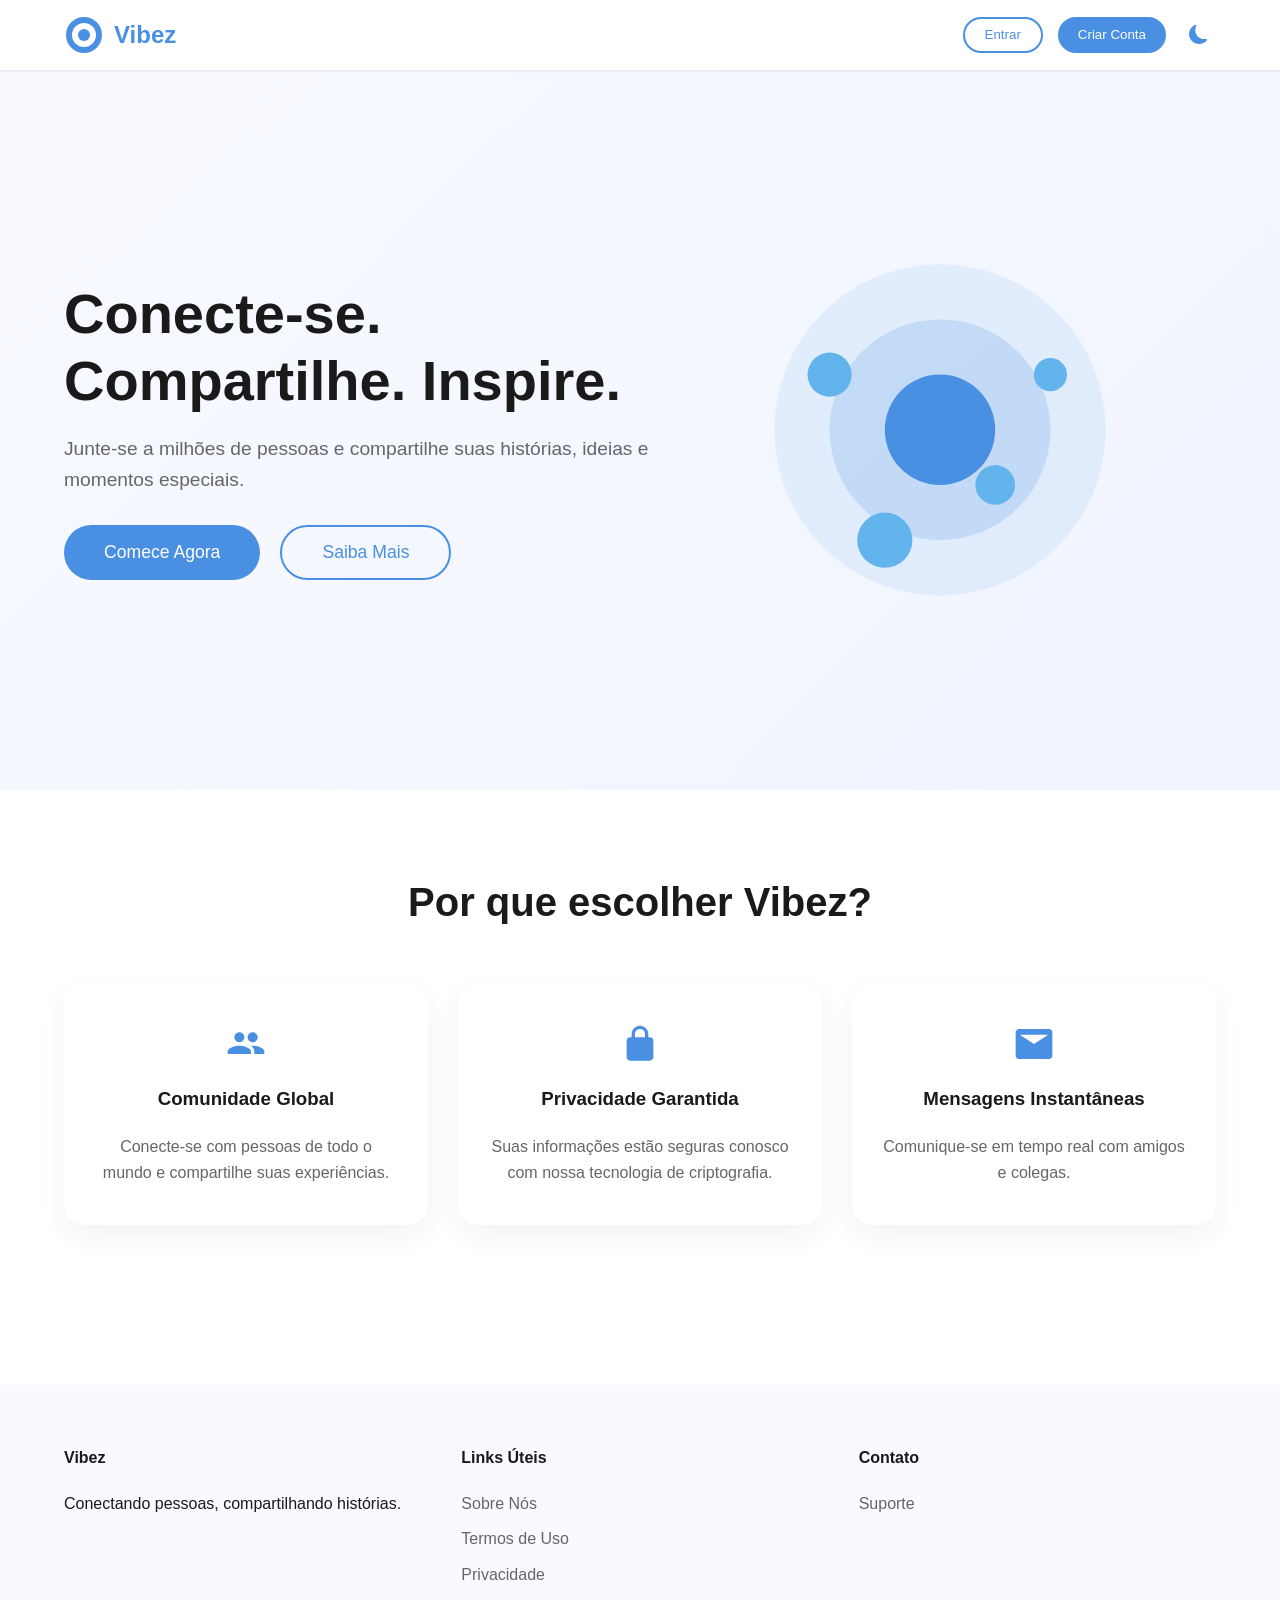
==== index.html @ d15274f7 "1" ====
<html lang="pt-BR">
<head>
    <meta charset="UTF-8">
    <meta name="viewport" content="width=device-width, initial-scale=1.0">
    <title>Vibez - Conecte-se com o mundo</title>
    <link rel="stylesheet" href="/Style/styles.css">
    <link rel="stylesheet" href="https://cdn.jsdelivr.net/npm/bootstrap-icons@1.10.5/font/bootstrap-icons.css">
</head>
<body>
    <nav class="navbar">
        <div class="nav-brand">
            <svg class="logo" viewBox="0 0 100 100" width="40" height="40">
                <circle cx="50" cy="50" r="45" fill="#4a90e2"/>
                <circle cx="50" cy="50" r="30" fill="#fff"/>
                <circle cx="50" cy="50" r="15" fill="#4a90e2"/>
            </svg>
            <h1>Vibez</h1>
        </div>
        <div class="nav-buttons">
            <button class="login-btn">Entrar</button>
            <button class="register-btn">Criar Conta</button>
            <button class="theme-toggle">
                <i class="bi bi-moon-fill"></i>
            </button>
        </div>
    </nav>

    <main class="landing">
        <div class="hero">
            <div class="hero-content">
                <h1>Conecte-se. Compartilhe. Inspire.</h1>
                <p>Junte-se a milhões de pessoas e compartilhe suas histórias, ideias e momentos especiais.</p>
                <div class="cta-buttons">
                    <button class="register-btn-large">Comece Agora</button>
                    <button class="learn-more-btn">Saiba Mais</button>
                </div>
            </div>
            <div class="hero-image">
                <svg viewBox="0 0 500 400" class="illustration">
                    <circle cx="250" cy="200" r="150" fill="#4a90e2" opacity="0.1"/>
                    <circle cx="250" cy="200" r="100" fill="#4a90e2" opacity="0.2"/>
                    <circle cx="250" cy="200" r="50" fill="#4a90e2"/>
                    <g class="floating-elements">
                        <circle cx="150" cy="150" r="20" fill="#63b3ed"/>
                        <circle cx="350" cy="150" r="15" fill="#63b3ed"/>
                        <circle cx="200" cy="300" r="25" fill="#63b3ed"/>
                        <circle cx="300" cy="250" r="18" fill="#63b3ed"/>
                    </g>
                </svg>
            </div>
        </div>

        <section class="features">
            <h2>Por que escolher Vibez?</h2>
            <div class="feature-grid">
                <div class="feature-card">
                    <svg viewBox="0 0 24 24" width="40" height="40">
                        <path fill="#4a90e2" d="M16,11c1.66,0 3,-1.34 3,-3s-1.34,-3 -3,-3s-3,1.34 -3,3S14.34,11 16,11z"/>
                        <path fill="#4a90e2" d="M8,11c1.66,0 3,-1.34 3,-3S9.66,5 8,5S5,6.34 5,8S6.34,11 8,11z"/>
                        <path fill="#4a90e2" d="M8,13c-2.33,0 -7,1.17 -7,3.5V18h14v-1.5C15,14.17 10.33,13 8,13z"/>
                        <path fill="#4a90e2" d="M16,13c-0.29,0 -0.62,0.02 -0.97,0.05c1.16,0.84 1.97,1.97 1.97,3.45V18h6v-1.5C23,14.17 18.33,13 16,13z"/>
                    </svg>
                    <h3>Comunidade Global</h3>
                    <p>Conecte-se com pessoas de todo o mundo e compartilhe suas experiências.</p>
                </div>
                <div class="feature-card">
                    <svg viewBox="0 0 24 24" width="40" height="40">
                        <path fill="#4a90e2" d="M18,8h-1V6c0-2.76-2.24-5-5-5S7,3.24,7,6v2H6c-1.1,0-2,0.9-2,2v10c0,1.1,0.9,2,2,2h12c1.1,0,2-0.9,2-2V10C20,8.9,19.1,8,18,8z M9,6c0-1.66,1.34-3,3-3s3,1.34,3,3v2H9V6z"/>
                    </svg>
                    <h3>Privacidade Garantida</h3>
                    <p>Suas informações estão seguras conosco com nossa tecnologia de criptografia.</p>
                </div>
                <div class="feature-card">
                    <svg viewBox="0 0 24 24" width="40" height="40">
                        <path fill="#4a90e2" d="M21,3H3C1.9,3,1,3.9,1,5v14c0,1.1,0.9,2,2,2h18c1.1,0,2-0.9,2-2V5C23,3.9,22.1,3,21,3z M12,12L3.5,6.5h17L12,12z"/>
                    </svg>
                    <h3>Mensagens Instantâneas</h3>
                    <p>Comunique-se em tempo real com amigos e colegas.</p>
                </div>
            </div>
        </section>
    </main>

    <footer class="footer">
        <div class="footer-content">
            <div class="footer-section">
                <h4>Vibez</h4>
                <p>Conectando pessoas, compartilhando histórias.</p>
            </div>
            <div class="footer-section">
                <h4>Links Úteis</h4>
                <a href="#">Sobre Nós</a>
                <a href="#">Termos de Uso</a>
                <a href="#">Privacidade</a>
            </div>
            <div class="footer-section">
                <h4>Contato</h4>
                <a href="#">Suporte</a>
            </div>
        </div>
    </footer>
    <script>
        // Theme toggle functionality
        const themeToggle = document.querySelector('.theme-toggle');
        const themeIcon = themeToggle.querySelector('i');
        
        // Check for saved theme preference
        if (localStorage.getItem('theme') === 'dark') {
            document.body.classList.add('dark-mode');
            themeIcon.classList.replace('bi-moon-fill', 'bi-sun-fill');
        }

        themeToggle.addEventListener('click', () => {
            document.body.classList.toggle('dark-mode');
            if (document.body.classList.contains('dark-mode')) {
                themeIcon.classList.replace('bi-moon-fill', 'bi-sun-fill');
                localStorage.setItem('theme', 'dark');
            } else {
                themeIcon.classList.replace('bi-sun-fill', 'bi-moon-fill');
                localStorage.setItem('theme', 'light');
            }
        });
    </script>
</body>
</html>
---- Style/styles.css ----
* {
    margin: 0;
    padding: 0;
    box-sizing: border-box;
}

body {
    font-family: -apple-system, BlinkMacSystemFont, 'Segoe UI', Roboto, Oxygen, Ubuntu, Cantarell, sans-serif;
    background-color: #fff;
    color: #1a1a1a;
    line-height: 1.6;
}

.navbar {
    position: fixed;
    top: 0;
    left: 0;
    right: 0;
    height: 70px;
    background: white;
    display: flex;
    align-items: center;
    justify-content: space-between;
    padding: 0 5%;
    box-shadow: 0 1px 2px rgba(0,0,0,0.1);
    z-index: 1000;
}

.nav-brand {
    display: flex;
    align-items: center;
    gap: 10px;
}

.nav-brand h1 {
    font-size: 1.5rem;
    color: #4a90e2;
}

.nav-buttons {
    display: flex;
    gap: 15px;
}

.login-btn, .register-btn {
    padding: 8px 20px;
    border-radius: 25px;
    font-weight: 500;
    cursor: pointer;
    transition: all 0.3s ease;
}

.login-btn {
    background: transparent;
    border: 2px solid #4a90e2;
    color: #4a90e2;
}

.register-btn {
    background: #4a90e2;
    border: none;
    color: white;
}

.login-btn:hover {
    background: #4a90e2;
    color: white;
}

.register-btn:hover {
    background: #357abd;
}

.landing {
    padding-top: 70px;
}

.hero {
    display: flex;
    align-items: center;
    justify-content: space-between;
    padding: 80px 5%;
    min-height: 80vh;
    background: linear-gradient(135deg, #f8faff 0%, #f0f4ff 100%);
}

.hero-content {
    max-width: 600px;
}

.hero-content h1 {
    font-size: 3.5rem;
    margin-bottom: 20px;
    color: #1a1a1a;
    line-height: 1.2;
}

.hero-content p {
    font-size: 1.2rem;
    color: #666;
    margin-bottom: 30px;
}

.cta-buttons {
    display: flex;
    gap: 20px;
}

.register-btn-large {
    padding: 15px 40px;
    font-size: 1.1rem;
    background: #4a90e2;
    color: white;
    border: none;
    border-radius: 30px;
    cursor: pointer;
    transition: all 0.3s ease;
}

.learn-more-btn {
    padding: 15px 40px;
    font-size: 1.1rem;
    background: transparent;
    border: 2px solid #4a90e2;
    color: #4a90e2;
    border-radius: 30px;
    cursor: pointer;
    transition: all 0.3s ease;
}

.register-btn-large:hover {
    background: #357abd;
    transform: translateY(-2px);
}

.learn-more-btn:hover {
    background: #4a90e2;
    color: white;
    transform: translateY(-2px);
}

.hero-image {
    width: 50%;
    max-width: 600px;
}

.illustration {
    width: 100%;
    height: auto;
}

.floating-elements circle {
    animation: float 3s ease-in-out infinite;
}

.floating-elements circle:nth-child(2) {
    animation-delay: 0.5s;
}

.floating-elements circle:nth-child(3) {
    animation-delay: 1s;
}

.floating-elements circle:nth-child(4) {
    animation-delay: 1.5s;
}

@keyframes float {
    0%, 100% {
        transform: translateY(0);
    }
    50% {
        transform: translateY(-20px);
    }
}

.features {
    padding: 80px 5%;
    text-align: center;
}

.features h2 {
    font-size: 2.5rem;
    margin-bottom: 50px;
    color: #1a1a1a;
}

.feature-grid {
    display: grid;
    grid-template-columns: repeat(auto-fit, minmax(280px, 1fr));
    gap: 30px;
    max-width: 1200px;
    margin: 0 auto;
}

.feature-card {
    background: white;
    padding: 40px 30px;
    border-radius: 20px;
    box-shadow: 0 10px 30px rgba(0,0,0,0.05);
    transition: transform 0.3s ease;
}

.feature-card:hover {
    transform: translateY(-10px);
}

.feature-card h3 {
    margin: 20px 0;
    color: #1a1a1a;
}

.feature-card p {
    color: #666;
}

.footer {
    background: #f8faff;
    padding: 60px 5%;
    margin-top: 80px;
}

.footer-content {
    display: grid;
    grid-template-columns: repeat(auto-fit, minmax(200px, 1fr));
    gap: 40px;
    max-width: 1200px;
    margin: 0 auto;
}

.footer-section h4 {
    color: #1a1a1a;
    margin-bottom: 20px;
}

.footer-section a {
    display: block;
    color: #666;
    text-decoration: none;
    margin-bottom: 10px;
    transition: color 0.3s ease;
}

.footer-section a:hover {
    color: #4a90e2;
}

.theme-toggle {
    background: transparent;
    border: none;
    cursor: pointer;
    padding: 8px;
    font-size: 1.2rem;
    color: #4a90e2;
    display: flex;
    align-items: center;
    justify-content: center;
    transition: color 0.3s ease;
}

.theme-toggle:hover {
    color: #357abd;
}

.dark-mode {
    background-color: #1a1a1a;
    color: #ffffff;
}

.dark-mode .navbar {
    background: #2d2d2d;
    box-shadow: 0 1px 2px rgba(0,0,0,0.2);
}

.dark-mode .hero {
    background: linear-gradient(135deg, #2d2d2d 0%, #1a1a1a 100%);
}

.dark-mode .hero-content h1 {
    color: #ffffff;
}

.dark-mode .hero-content p {
    color: #cccccc;
}

.dark-mode .feature-card {
    background: #2d2d2d;
    box-shadow: 0 10px 30px rgba(0,0,0,0.2);
}

.dark-mode .feature-card h3 {
    color: #ffffff;
}

.dark-mode .feature-card p {
    color: #cccccc;
}

.dark-mode .footer {
    background: #2d2d2d;
}

.dark-mode .footer-section h4 {
    color: #ffffff;
}

.dark-mode .footer-section a {
    color: #cccccc;
}

.dark-mode .footer-section a:hover {
    color: #4a90e2;
}

@media (max-width: 992px) {
    .hero {
        flex-direction: column;
        text-align: center;
        padding: 40px 5%;
    }

    .hero-content {
        margin-bottom: 40px;
    }

    .hero-image {
        width: 100%;
    }

    .cta-buttons {
        justify-content: center;
    }

    .hero-content h1 {
        font-size: 2.5rem;
    }
}

@media (max-width: 768px) {
    .nav-brand h1 {
        display: none;
    }
}
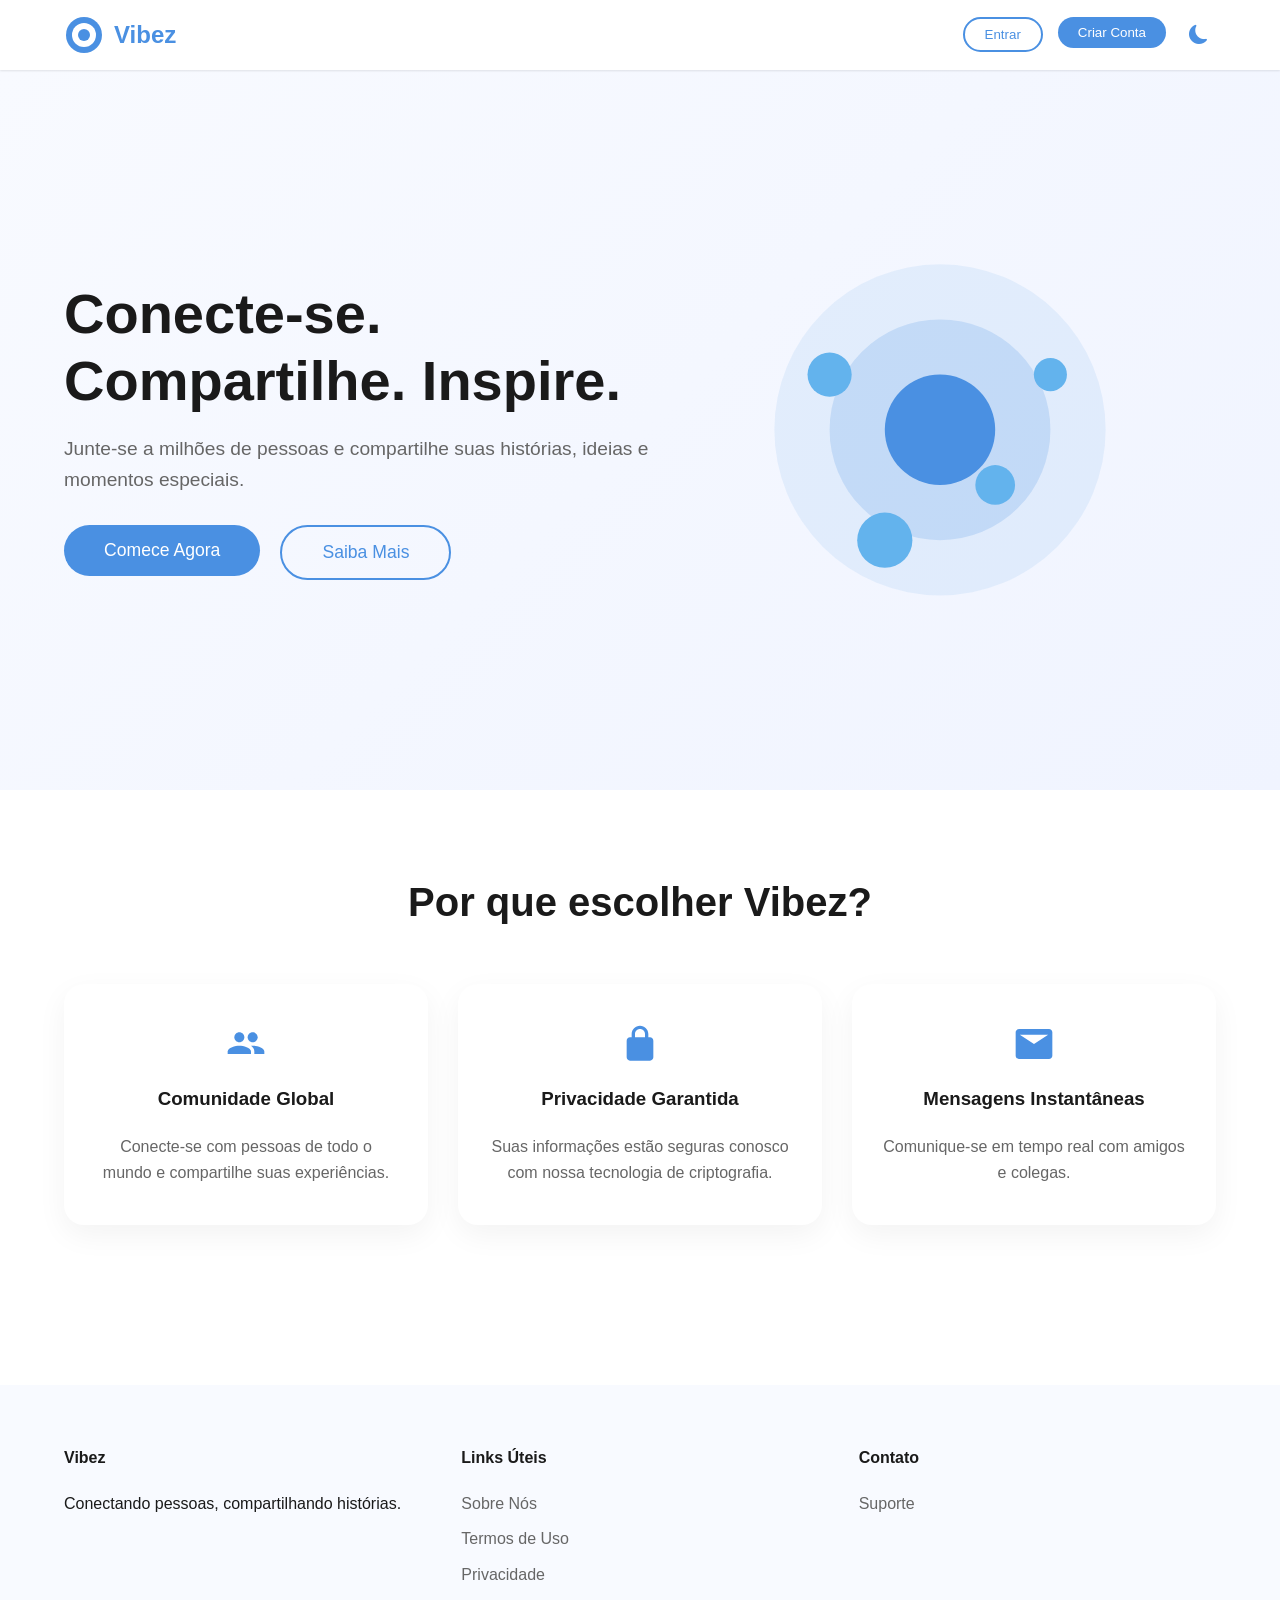
==== commit 24438594: "4" ====
--- a/index.html
+++ b/index.html
@@ -3,7 +3,7 @@
     <meta charset="UTF-8">
     <meta name="viewport" content="width=device-width, initial-scale=1.0">
     <title>Vibez - Conecte-se com o mundo</title>
-    <link rel="stylesheet" href="/Style/styles.css">
+    <link rel="stylesheet" href="CSS/index.css">
     <link rel="stylesheet" href="https://cdn.jsdelivr.net/npm/bootstrap-icons@1.10.5/font/bootstrap-icons.css">
 </head>
 <body>
@@ -17,8 +17,8 @@
             <h1>Vibez</h1>
         </div>
         <div class="nav-buttons">
-            <button class="login-btn">Entrar</button>
-            <button class="register-btn">Criar Conta</button>
+            <a href="#"> <button class="login-btn">Entrar</button> </a>
+            <a href="register.html"> <button class="register-btn">Criar Conta</button> </a>
             <button class="theme-toggle">
                 <i class="bi bi-moon-fill"></i>
             </button>
@@ -31,7 +31,7 @@
                 <h1>Conecte-se. Compartilhe. Inspire.</h1>
                 <p>Junte-se a milhões de pessoas e compartilhe suas histórias, ideias e momentos especiais.</p>
                 <div class="cta-buttons">
-                    <button class="register-btn-large">Comece Agora</button>
+                    <a href="register.html"> <button class="register-btn-large">Comece Agora</button> </a>
                     <button class="learn-more-btn">Saiba Mais</button>
                 </div>
             </div>
@@ -99,27 +99,6 @@
             </div>
         </div>
     </footer>
-    <script>
-        // Theme toggle functionality
-        const themeToggle = document.querySelector('.theme-toggle');
-        const themeIcon = themeToggle.querySelector('i');
-        
-        // Check for saved theme preference
-        if (localStorage.getItem('theme') === 'dark') {
-            document.body.classList.add('dark-mode');
-            themeIcon.classList.replace('bi-moon-fill', 'bi-sun-fill');
-        }
-
-        themeToggle.addEventListener('click', () => {
-            document.body.classList.toggle('dark-mode');
-            if (document.body.classList.contains('dark-mode')) {
-                themeIcon.classList.replace('bi-moon-fill', 'bi-sun-fill');
-                localStorage.setItem('theme', 'dark');
-            } else {
-                themeIcon.classList.replace('bi-sun-fill', 'bi-moon-fill');
-                localStorage.setItem('theme', 'light');
-            }
-        });
-    </script>
+    <script type="module" src="js/index.js"></script>
 </body>
 </html>
--- a/CSS/index.css
+++ b/CSS/index.css
@@ -0,0 +1,1030 @@
+* {
+    margin: 0;
+    padding: 0;
+    box-sizing: border-box;
+}
+
+body {
+    font-family: -apple-system, BlinkMacSystemFont, 'Segoe UI', Roboto, Oxygen, Ubuntu, Cantarell, sans-serif;
+    background-color: #fff;
+    color: #1a1a1a;
+    line-height: 1.6;
+}
+
+.navbar {
+    position: fixed;
+    top: 0;
+    left: 0;
+    right: 0;
+    height: 70px;
+    background: white;
+    display: flex;
+    align-items: center;
+    justify-content: space-between;
+    padding: 0 5%;
+    box-shadow: 0 1px 2px rgba(0,0,0,0.1);
+    z-index: 1000;
+}
+
+.nav-brand {
+    display: flex;
+    align-items: center;
+    gap: 10px;
+}
+
+.nav-brand h1 {
+    font-size: 1.5rem;
+    color: #4a90e2;
+}
+
+.nav-buttons {
+    display: flex;
+    gap: 15px;
+}
+
+.login-btn, .register-btn {
+    padding: 8px 20px;
+    border-radius: 25px;
+    font-weight: 500;
+    cursor: pointer;
+    transition: all 0.3s ease;
+}
+
+.login-btn {
+    background: transparent;
+    border: 2px solid #4a90e2;
+    color: #4a90e2;
+}
+
+.register-btn {
+    background: #4a90e2;
+    border: none;
+    color: white;
+}
+
+.login-btn:hover {
+    background: #4a90e2;
+    color: white;
+}
+
+.register-btn:hover {
+    background: #357abd;
+}
+
+.landing {
+    padding-top: 70px;
+}
+
+.hero {
+    display: flex;
+    align-items: center;
+    justify-content: space-between;
+    padding: 80px 5%;
+    min-height: 80vh;
+    background: linear-gradient(135deg, #f8faff 0%, #f0f4ff 100%);
+}
+
+.hero-content {
+    max-width: 600px;
+}
+
+.hero-content h1 {
+    font-size: 3.5rem;
+    margin-bottom: 20px;
+    color: #1a1a1a;
+    line-height: 1.2;
+}
+
+.hero-content p {
+    font-size: 1.2rem;
+    color: #666;
+    margin-bottom: 30px;
+}
+
+.cta-buttons {
+    display: flex;
+    gap: 20px;
+}
+
+.register-btn-large {
+    padding: 15px 40px;
+    font-size: 1.1rem;
+    background: #4a90e2;
+    color: white;
+    border: none;
+    border-radius: 30px;
+    cursor: pointer;
+    transition: all 0.3s ease;
+}
+
+.learn-more-btn {
+    padding: 15px 40px;
+    font-size: 1.1rem;
+    background: transparent;
+    border: 2px solid #4a90e2;
+    color: #4a90e2;
+    border-radius: 30px;
+    cursor: pointer;
+    transition: all 0.3s ease;
+}
+
+.register-btn-large:hover {
+    background: #357abd;
+    transform: translateY(-2px);
+}
+
+.learn-more-btn:hover {
+    background: #4a90e2;
+    color: white;
+    transform: translateY(-2px);
+}
+
+.hero-image {
+    width: 50%;
+    max-width: 600px;
+}
+
+.illustration {
+    width: 100%;
+    height: auto;
+}
+
+.floating-elements circle {
+    animation: float 3s ease-in-out infinite;
+}
+
+.floating-elements circle:nth-child(2) {
+    animation-delay: 0.5s;
+}
+
+.floating-elements circle:nth-child(3) {
+    animation-delay: 1s;
+}
+
+.floating-elements circle:nth-child(4) {
+    animation-delay: 1.5s;
+}
+
+@keyframes float {
+    0%, 100% {
+        transform: translateY(0);
+    }
+    50% {
+        transform: translateY(-20px);
+    }
+}
+
+.features {
+    padding: 80px 5%;
+    text-align: center;
+}
+
+.features h2 {
+    font-size: 2.5rem;
+    margin-bottom: 50px;
+    color: #1a1a1a;
+}
+
+.feature-grid {
+    display: grid;
+    grid-template-columns: repeat(auto-fit, minmax(280px, 1fr));
+    gap: 30px;
+    max-width: 1200px;
+    margin: 0 auto;
+}
+
+.feature-card {
+    background: white;
+    padding: 40px 30px;
+    border-radius: 20px;
+    box-shadow: 0 10px 30px rgba(0,0,0,0.05);
+    transition: transform 0.3s ease;
+}
+
+.feature-card:hover {
+    transform: translateY(-10px);
+}
+
+.feature-card h3 {
+    margin: 20px 0;
+    color: #1a1a1a;
+}
+
+.feature-card p {
+    color: #666;
+}
+
+.footer {
+    background: #f8faff;
+    padding: 60px 5%;
+    margin-top: 80px;
+}
+
+.footer-content {
+    display: grid;
+    grid-template-columns: repeat(auto-fit, minmax(200px, 1fr));
+    gap: 40px;
+    max-width: 1200px;
+    margin: 0 auto;
+}
+
+.footer-section h4 {
+    color: #1a1a1a;
+    margin-bottom: 20px;
+}* {
+    margin: 0;
+    padding: 0;
+    box-sizing: border-box;
+}
+
+body {
+    font-family: -apple-system, BlinkMacSystemFont, 'Segoe UI', Roboto, Oxygen, Ubuntu, Cantarell, sans-serif;
+    background-color: #fff;
+    color: #1a1a1a;
+    line-height: 1.6;
+}
+
+.navbar {
+    position: fixed;
+    top: 0;
+    left: 0;
+    right: 0;
+    height: 70px;
+    background: white;
+    display: flex;
+    align-items: center;
+    justify-content: space-between;
+    padding: 0 5%;
+    box-shadow: 0 1px 2px rgba(0,0,0,0.1);
+    z-index: 1000;
+}
+
+.nav-brand {
+    display: flex;
+    align-items: center;
+    gap: 10px;
+}
+
+.nav-brand h1 {
+    font-size: 1.5rem;
+    color: #4a90e2;
+}
+
+.nav-buttons {
+    display: flex;
+    gap: 15px;
+}
+
+.login-btn, .register-btn {
+    padding: 8px 20px;
+    border-radius: 25px;
+    font-weight: 500;
+    cursor: pointer;
+    transition: all 0.3s ease;
+}
+
+.login-btn {
+    background: transparent;
+    border: 2px solid #4a90e2;
+    color: #4a90e2;
+}
+
+.register-btn {
+    background: #4a90e2;
+    border: none;
+    color: white;
+}
+
+.login-btn:hover {
+    background: #4a90e2;
+    color: white;
+}
+
+.register-btn:hover {
+    background: #357abd;
+}
+
+.landing {
+    padding-top: 70px;
+}
+
+.hero {
+    display: flex;
+    align-items: center;
+    justify-content: space-between;
+    padding: 80px 5%;
+    min-height: 80vh;
+    background: linear-gradient(135deg, #f8faff 0%, #f0f4ff 100%);
+}
+
+.hero-content {
+    max-width: 600px;
+}
+
+.hero-content h1 {
+    font-size: 3.5rem;
+    margin-bottom: 20px;
+    color: #1a1a1a;
+    line-height: 1.2;
+}
+
+.hero-content p {
+    font-size: 1.2rem;
+    color: #666;
+    margin-bottom: 30px;
+}
+
+.cta-buttons {
+    display: flex;
+    gap: 20px;
+}
+
+.register-btn-large {
+    padding: 15px 40px;
+    font-size: 1.1rem;
+    background: #4a90e2;
+    color: white;
+    border: none;
+    border-radius: 30px;
+    cursor: pointer;
+    transition: all 0.3s ease;
+}
+
+.learn-more-btn {
+    padding: 15px 40px;
+    font-size: 1.1rem;
+    background: transparent;
+    border: 2px solid #4a90e2;
+    color: #4a90e2;
+    border-radius: 30px;
+    cursor: pointer;
+    transition: all 0.3s ease;
+}
+
+.register-btn-large:hover {
+    background: #357abd;
+    transform: translateY(-2px);
+}
+
+.learn-more-btn:hover {
+    background: #4a90e2;
+    color: white;
+    transform: translateY(-2px);
+}
+
+.hero-image {
+    width: 50%;
+    max-width: 600px;
+}
+
+.illustration {
+    width: 100%;
+    height: auto;
+}
+
+.floating-elements circle {
+    animation: float 3s ease-in-out infinite;
+}
+
+.floating-elements circle:nth-child(2) {
+    animation-delay: 0.5s;
+}
+
+.floating-elements circle:nth-child(3) {
+    animation-delay: 1s;
+}
+
+.floating-elements circle:nth-child(4) {
+    animation-delay: 1.5s;
+}
+
+@keyframes float {
+    0%, 100% {
+        transform: translateY(0);
+    }
+    50% {
+        transform: translateY(-20px);
+    }
+}
+
+.features {
+    padding: 80px 5%;
+    text-align: center;
+}
+
+.features h2 {
+    font-size: 2.5rem;
+    margin-bottom: 50px;
+    color: #1a1a1a;
+}
+
+.feature-grid {
+    display: grid;
+    grid-template-columns: repeat(auto-fit, minmax(280px, 1fr));
+    gap: 30px;
+    max-width: 1200px;
+    margin: 0 auto;
+}
+
+.feature-card {
+    background: white;
+    padding: 40px 30px;
+    border-radius: 20px;
+    box-shadow: 0 10px 30px rgba(0,0,0,0.05);
+    transition: transform 0.3s ease;
+}
+
+.feature-card:hover {
+    transform: translateY(-10px);
+}
+
+.feature-card h3 {
+    margin: 20px 0;
+    color: #1a1a1a;
+}
+
+.feature-card p {
+    color: #666;
+}
+
+.footer {
+    background: #f8faff;
+    padding: 60px 5%;
+    margin-top: 80px;
+}
+
+.footer-content {
+    display: grid;
+    grid-template-columns: repeat(auto-fit, minmax(200px, 1fr));
+    gap: 40px;
+    max-width: 1200px;
+    margin: 0 auto;
+}
+
+.footer-section h4 {
+    color: #1a1a1a;
+    margin-bottom: 20px;
+}
+
+.footer-section a {
+    display: block;
+    color: #666;
+    text-decoration: none;
+    margin-bottom: 10px;
+    transition: color 0.3s ease;
+}
+
+.footer-section a:hover {
+    color: #4a90e2;
+}
+
+.theme-toggle {
+    background: transparent;
+    border: none;
+    cursor: pointer;
+    padding: 8px;
+    font-size: 1.2rem;
+    color: #4a90e2;
+    display: flex;
+    align-items: center;
+    justify-content: center;
+    transition: color 0.3s ease;
+}
+
+.theme-toggle:hover {
+    color: #357abd;
+}
+
+.dark-mode {
+    background-color: #1a1a1a;
+    color: #ffffff;
+}
+
+.dark-mode .navbar {
+    background: #2d2d2d;
+    box-shadow: 0 1px 2px rgba(0,0,0,0.2);
+}
+
+.dark-mode .hero {
+    background: linear-gradient(135deg, #2d2d2d 0%, #1a1a1a 100%);
+}
+
+.dark-mode .hero-content h1 {
+    color: #ffffff;
+}
+
+.dark-mode .hero-content p {
+    color: #cccccc;
+}
+
+.dark-mode .feature-card {
+    background: #2d2d2d;
+    box-shadow: 0 10px 30px rgba(0,0,0,0.2);
+}
+
+.dark-mode .feature-card h3 {
+    color: #ffffff;
+}
+
+.dark-mode .feature-card p {
+    color: #cccccc;
+}
+
+.dark-mode .footer {
+    background: #2d2d2d;
+}
+
+.dark-mode .footer-section h4 {
+    color: #ffffff;
+}
+
+.dark-mode .footer-section a {
+    color: #cccccc;
+}
+
+.dark-mode .footer-section a:hover {
+    color: #4a90e2;* {
+        margin: 0;
+        padding: 0;
+        box-sizing: border-box;
+    }
+    
+    body {
+        font-family: -apple-system, BlinkMacSystemFont, 'Segoe UI', Roboto, Oxygen, Ubuntu, Cantarell, sans-serif;
+        background-color: #fff;
+        color: #1a1a1a;
+        line-height: 1.6;
+    }
+    
+    .navbar {
+        position: fixed;
+        top: 0;
+        left: 0;
+        right: 0;
+        height: 70px;
+        background: white;
+        display: flex;
+        align-items: center;
+        justify-content: space-between;
+        padding: 0 5%;
+        box-shadow: 0 1px 2px rgba(0,0,0,0.1);
+        z-index: 1000;
+    }
+    
+    .nav-brand {
+        display: flex;
+        align-items: center;
+        gap: 10px;
+    }
+    
+    .nav-brand h1 {
+        font-size: 1.5rem;
+        color: #4a90e2;
+    }
+    
+    .nav-buttons {
+        display: flex;
+        gap: 15px;
+    }
+    
+    .login-btn, .register-btn {
+        padding: 8px 20px;
+        border-radius: 25px;
+        font-weight: 500;
+        cursor: pointer;
+        transition: all 0.3s ease;
+    }
+    
+    .login-btn {
+        background: transparent;
+        border: 2px solid #4a90e2;
+        color: #4a90e2;
+    }
+    
+    .register-btn {
+        background: #4a90e2;
+        border: none;
+        color: white;
+    }
+    
+    .login-btn:hover {
+        background: #4a90e2;
+        color: white;
+    }
+    
+    .register-btn:hover {
+        background: #357abd;
+    }
+    
+    .landing {
+        padding-top: 70px;
+    }
+    
+    .hero {
+        display: flex;
+        align-items: center;
+        justify-content: space-between;
+        padding: 80px 5%;
+        min-height: 80vh;
+        background: linear-gradient(135deg, #f8faff 0%, #f0f4ff 100%);
+    }
+    
+    .hero-content {
+        max-width: 600px;
+    }
+    
+    .hero-content h1 {
+        font-size: 3.5rem;
+        margin-bottom: 20px;
+        color: #1a1a1a;
+        line-height: 1.2;
+    }
+    
+    .hero-content p {
+        font-size: 1.2rem;
+        color: #666;
+        margin-bottom: 30px;
+    }
+    
+    .cta-buttons {
+        display: flex;
+        gap: 20px;
+    }
+    
+    .register-btn-large {
+        padding: 15px 40px;
+        font-size: 1.1rem;
+        background: #4a90e2;
+        color: white;
+        border: none;
+        border-radius: 30px;
+        cursor: pointer;
+        transition: all 0.3s ease;
+    }
+    
+    .learn-more-btn {
+        padding: 15px 40px;
+        font-size: 1.1rem;
+        background: transparent;
+        border: 2px solid #4a90e2;
+        color: #4a90e2;
+        border-radius: 30px;
+        cursor: pointer;
+        transition: all 0.3s ease;
+    }
+    
+    .register-btn-large:hover {
+        background: #357abd;
+        transform: translateY(-2px);
+    }
+    
+    .learn-more-btn:hover {
+        background: #4a90e2;
+        color: white;
+        transform: translateY(-2px);
+    }
+    
+    .hero-image {
+        width: 50%;
+        max-width: 600px;
+    }
+    
+    .illustration {
+        width: 100%;
+        height: auto;
+    }
+    
+    .floating-elements circle {
+        animation: float 3s ease-in-out infinite;
+    }
+    
+    .floating-elements circle:nth-child(2) {
+        animation-delay: 0.5s;
+    }
+    
+    .floating-elements circle:nth-child(3) {
+        animation-delay: 1s;
+    }
+    
+    .floating-elements circle:nth-child(4) {
+        animation-delay: 1.5s;
+    }
+    
+    @keyframes float {
+        0%, 100% {
+            transform: translateY(0);
+        }
+        50% {
+            transform: translateY(-20px);
+        }
+    }
+    
+    .features {
+        padding: 80px 5%;
+        text-align: center;
+    }
+    
+    .features h2 {
+        font-size: 2.5rem;
+        margin-bottom: 50px;
+        color: #1a1a1a;
+    }
+    
+    .feature-grid {
+        display: grid;
+        grid-template-columns: repeat(auto-fit, minmax(280px, 1fr));
+        gap: 30px;
+        max-width: 1200px;
+        margin: 0 auto;
+    }
+    
+    .feature-card {
+        background: white;
+        padding: 40px 30px;
+        border-radius: 20px;
+        box-shadow: 0 10px 30px rgba(0,0,0,0.05);
+        transition: transform 0.3s ease;
+    }
+    
+    .feature-card:hover {
+        transform: translateY(-10px);
+    }
+    
+    .feature-card h3 {
+        margin: 20px 0;
+        color: #1a1a1a;
+    }
+    
+    .feature-card p {
+        color: #666;
+    }
+    
+    .footer {
+        background: #f8faff;
+        padding: 60px 5%;
+        margin-top: 80px;
+    }
+    
+    .footer-content {
+        display: grid;
+        grid-template-columns: repeat(auto-fit, minmax(200px, 1fr));
+        gap: 40px;
+        max-width: 1200px;
+        margin: 0 auto;
+    }
+    
+    .footer-section h4 {
+        color: #1a1a1a;
+        margin-bottom: 20px;
+    }
+    
+    .footer-section a {
+        display: block;
+        color: #666;
+        text-decoration: none;
+        margin-bottom: 10px;
+        transition: color 0.3s ease;
+    }
+    
+    .footer-section a:hover {
+        color: #4a90e2;
+    }
+    
+    .theme-toggle {
+        background: transparent;
+        border: none;
+        cursor: pointer;
+        padding: 8px;
+        font-size: 1.2rem;
+        color: #4a90e2;
+        display: flex;
+        align-items: center;
+        justify-content: center;
+        transition: color 0.3s ease;
+    }
+    
+    .theme-toggle:hover {
+        color: #357abd;
+    }
+    
+    .dark-mode {
+        background-color: #1a1a1a;
+        color: #ffffff;
+    }
+    
+    .dark-mode .navbar {
+        background: #2d2d2d;
+        box-shadow: 0 1px 2px rgba(0,0,0,0.2);
+    }
+    
+    .dark-mode .hero {
+        background: linear-gradient(135deg, #2d2d2d 0%, #1a1a1a 100%);
+    }
+    
+    .dark-mode .hero-content h1 {
+        color: #ffffff;
+    }
+    
+    .dark-mode .hero-content p {
+        color: #cccccc;
+    }
+    
+    .dark-mode .feature-card {
+        background: #2d2d2d;
+        box-shadow: 0 10px 30px rgba(0,0,0,0.2);
+    }
+    
+    .dark-mode .feature-card h3 {
+        color: #ffffff;
+    }
+    
+    .dark-mode .feature-card p {
+        color: #cccccc;
+    }
+    
+    .dark-mode .footer {
+        background: #2d2d2d;
+    }
+    
+    .dark-mode .footer-section h4 {
+        color: #ffffff;
+    }
+    
+    .dark-mode .footer-section a {
+        color: #cccccc;
+    }
+    
+    .dark-mode .footer-section a:hover {
+        color: #4a90e2;
+    }
+    
+    @media (max-width: 992px) {
+        .hero {
+            flex-direction: column;
+            text-align: center;
+            padding: 40px 5%;
+        }
+    
+        .hero-content {
+            margin-bottom: 40px;
+        }
+    
+        .hero-image {
+            width: 100%;
+        }
+    
+        .cta-buttons {
+            justify-content: center;
+        }
+    
+        .hero-content h1 {
+            font-size: 2.5rem;
+        }
+    }
+    
+    @media (max-width: 768px) {
+        .nav-brand h1 {
+            display: none;
+        }
+    }
+}
+
+@media (max-width: 992px) {
+    .hero {
+        flex-direction: column;
+        text-align: center;
+        padding: 40px 5%;
+    }
+
+    .hero-content {
+        margin-bottom: 40px;
+    }
+
+    .hero-image {
+        width: 100%;
+    }
+
+    .cta-buttons {
+        justify-content: center;
+    }
+
+    .hero-content h1 {
+        font-size: 2.5rem;
+    }
+}
+
+@media (max-width: 768px) {
+    .nav-brand h1 {
+        display: none;
+    }
+}
+
+.footer-section a {
+    display: block;
+    color: #666;
+    text-decoration: none;
+    margin-bottom: 10px;
+    transition: color 0.3s ease;
+}
+
+.footer-section a:hover {
+    color: #4a90e2;
+}
+
+.theme-toggle {
+    background: transparent;
+    border: none;
+    cursor: pointer;
+    padding: 8px;
+    font-size: 1.2rem;
+    color: #4a90e2;
+    display: flex;
+    align-items: center;
+    justify-content: center;
+    transition: color 0.3s ease;
+}
+
+.theme-toggle:hover {
+    color: #357abd;
+}
+
+.dark-mode {
+    background-color: #1a1a1a;
+    color: #ffffff;
+}
+
+.dark-mode .navbar {
+    background: #2d2d2d;
+    box-shadow: 0 1px 2px rgba(0,0,0,0.2);
+}
+
+.dark-mode .hero {
+    background: linear-gradient(135deg, #2d2d2d 0%, #1a1a1a 100%);
+}
+
+.dark-mode .hero-content h1 {
+    color: #ffffff;
+}
+
+.dark-mode .hero-content p {
+    color: #cccccc;
+}
+
+.dark-mode .feature-card {
+    background: #2d2d2d;
+    box-shadow: 0 10px 30px rgba(0,0,0,0.2);
+}
+
+.dark-mode .feature-card h3 {
+    color: #ffffff;
+}
+
+.dark-mode .feature-card p {
+    color: #cccccc;
+}
+
+.dark-mode .footer {
+    background: #2d2d2d;
+}
+
+.dark-mode .footer-section h4 {
+    color: #ffffff;
+}
+
+.dark-mode .footer-section a {
+    color: #cccccc;
+}
+
+.dark-mode .footer-section a:hover {
+    color: #4a90e2;
+}
+
+@media (max-width: 992px) {
+    .hero {
+        flex-direction: column;
+        text-align: center;
+        padding: 40px 5%;
+    }
+
+    .hero-content {
+        margin-bottom: 40px;
+    }
+
+    .hero-image {
+        width: 100%;
+    }
+
+    .cta-buttons {
+        justify-content: center;
+    }
+
+    .hero-content h1 {
+        font-size: 2.5rem;
+    }
+}
+
+@media (max-width: 768px) {
+    .nav-brand h1 {
+        display: none;
+    }
+}
